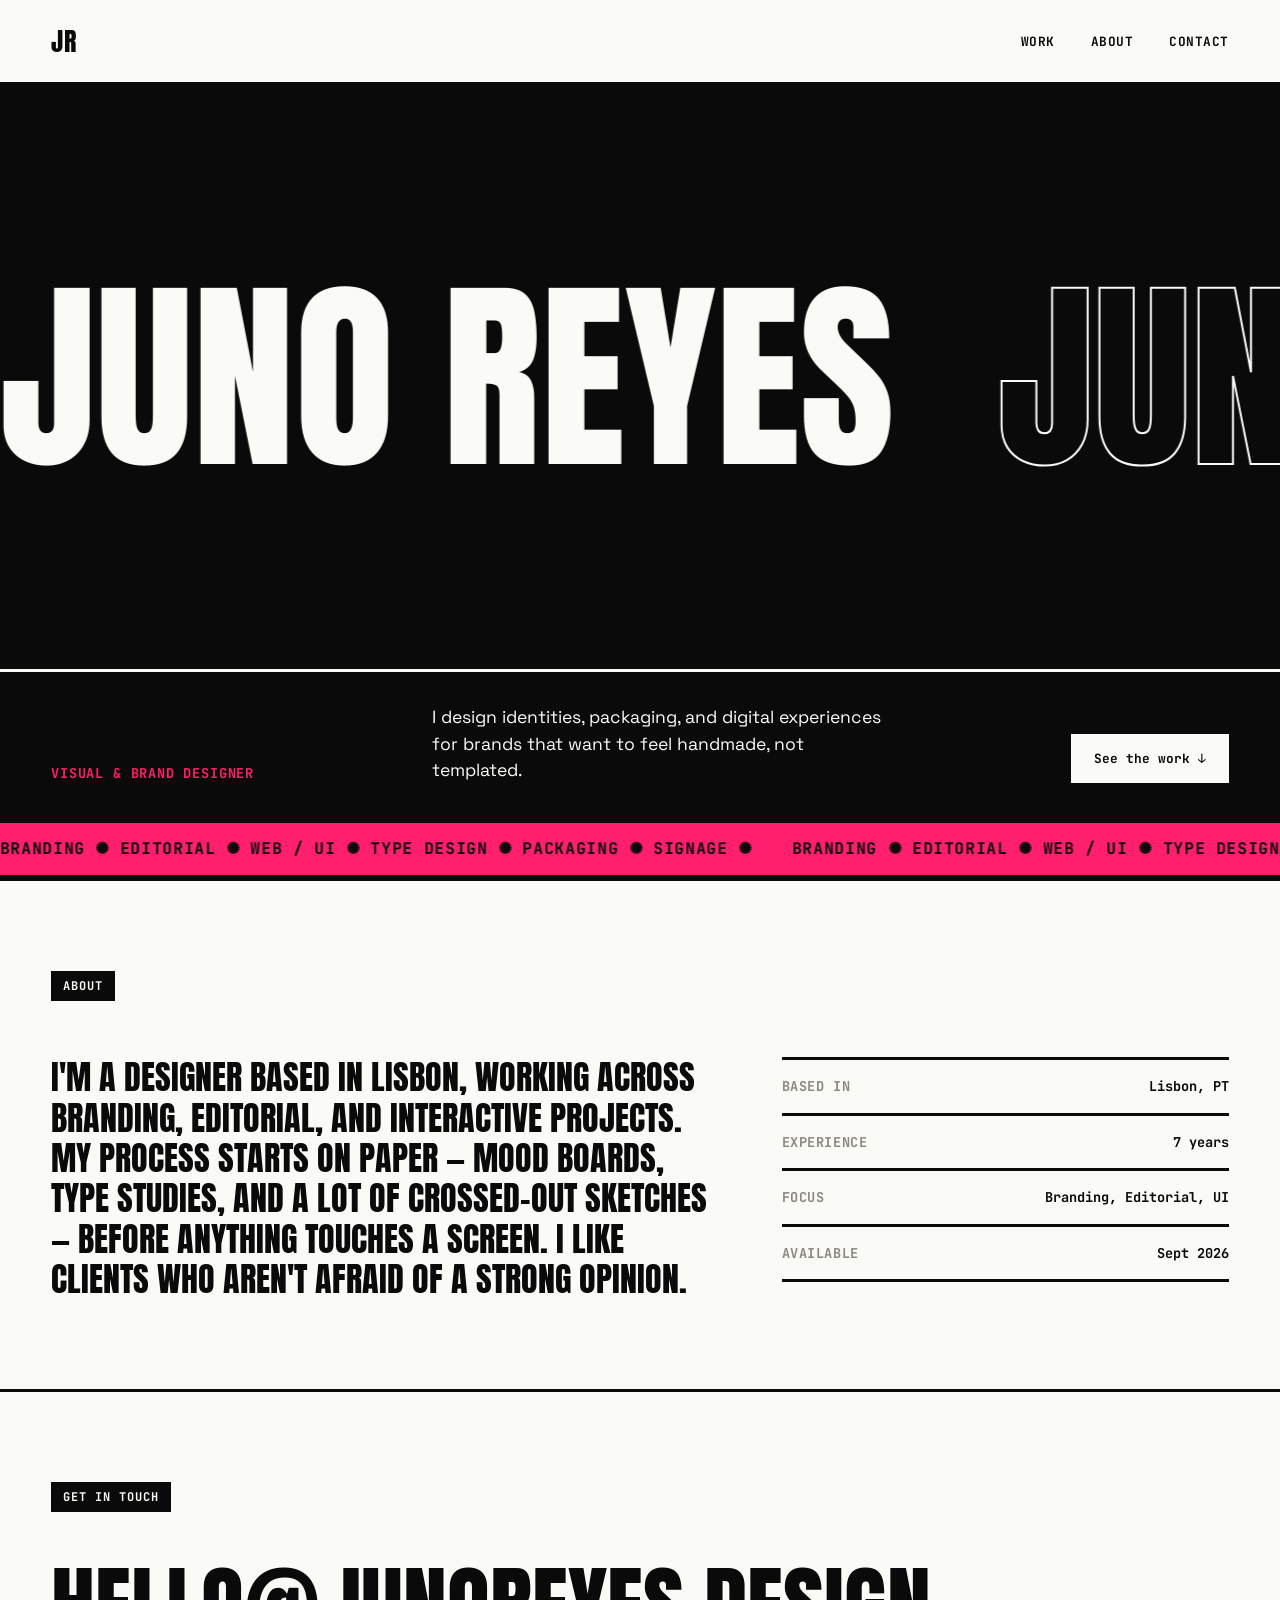
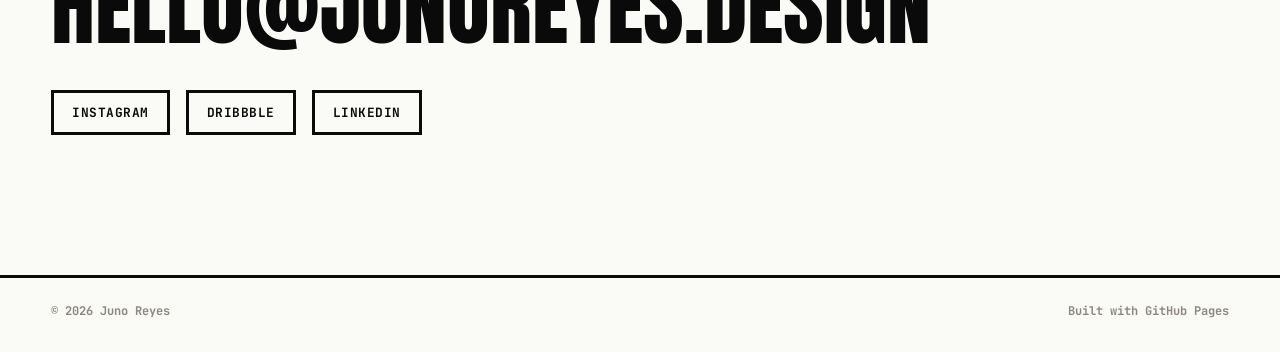
==== index.html @ 96dde59c "Add files via upload" ====
<!doctype html>
<html lang="en">
<head>
<meta charset="UTF-8">
<meta name="viewport" content="width=device-width, initial-scale=1.0">
<title>Portfolio</title>
<meta name="description" content="Design & creative portfolio">

<!-- Fonts: Anton (display), Space Grotesk (body), JetBrains Mono (labels) -->
<link rel="preconnect" href="https://fonts.googleapis.com">
<link rel="preconnect" href="https://fonts.gstatic.com" crossorigin>
<link href="https://fonts.googleapis.com/css2?family=Anton&family=Space+Grotesk:wght@400;500;600;700&family=JetBrains+Mono:wght@400;500;700&display=swap" rel="stylesheet">

<link rel="stylesheet" href="style.css">
</head>
<body>

<header class="nav" id="nav">
  <a href="#top" class="nav__mark">JR</a>
  <nav class="nav__links">
    <a href="work.html">Work</a>
    <a href="index.html#about">About</a>
    <a href="index.html#contact">Contact</a>
  </nav>
  <button class="nav__toggle" id="navToggle" aria-label="Open menu" aria-expanded="false">
    <span></span><span></span>
  </button>
</header>

<main>

  <!-- HERO -->
  <section class="hero" id="top">
    <div class="hero__marquee" aria-hidden="true">
      <div class="hero__marquee-track" id="heroMarqueeTrack"></div>
    </div>
    <div class="hero__foot">
      <p class="hero__role" id="heroRole"></p>
      <p class="hero__tagline" id="heroTagline"></p>
      <a href="work.html" class="hero__scroll">See the work ↓</a>
    </div>
  </section>

  <!-- TICKER -->
  <div class="ticker" aria-hidden="true">
    <div class="ticker__track" id="tickerTrack"></div>
  </div>

  <!-- ABOUT -->
  <section class="about" id="about">
    <div class="section-head">
      <span class="section-label">About</span>
    </div>
    <div class="about__body">
      <p class="about__lead" id="aboutText"></p>
      <ul class="about__facts" id="aboutFacts"></ul>
    </div>
  </section>

  <!-- CONTACT -->
  <section class="contact" id="contact">
    <div class="section-head">
      <span class="section-label">Get In Touch</span>
    </div>
    <a class="contact__email" id="contactEmail" href="#"></a>
    <div class="contact__social" id="contactSocial"></div>
  </section>

</main>

<footer class="footer">
  <span id="footerName"></span>
  <span>Built with GitHub Pages</span>
</footer>

<script src="script.js"></script>
</body>
</html>
---- style.css ----
/* ============================================================
   DESIGN TOKENS — change these to re-theme the whole site
   ============================================================ */
:root {
  --paper: #FAFAF7;
  --ink: #0A0A0A;
  --ink-soft: #4A4A47;
  --accent: #FF1F6D;
  --stone: #8C887F;
  --line: rgba(10, 10, 10, 0.14);

  --font-display: 'Anton', sans-serif;
  --font-body: 'Space Grotesk', sans-serif;
  --font-mono: 'JetBrains Mono', monospace;

  --max-w: 1280px;
  --pad: clamp(20px, 4vw, 64px);
}

* { box-sizing: border-box; }

html { scroll-behavior: smooth; }

body {
  margin: 0;
  background: var(--paper);
  color: var(--ink);
  font-family: var(--font-body);
  font-size: 16px;
  line-height: 1.5;
  -webkit-font-smoothing: antialiased;
}

a { color: inherit; }
img { max-width: 100%; display: block; }
::selection { background: var(--accent); color: var(--paper); }

:focus-visible {
  outline: 3px solid var(--accent);
  outline-offset: 3px;
}

@media (prefers-reduced-motion: reduce) {
  *, *::before, *::after { animation-duration: 0.001ms !important; transition-duration: 0.001ms !important; }
  html { scroll-behavior: auto; }
  .hero__marquee-track, .ticker__track { animation: none !important; }
}

/* ============================================================
   NAV
   ============================================================ */
.nav {
  position: sticky;
  top: 0;
  z-index: 40;
  display: flex;
  align-items: center;
  justify-content: space-between;
  padding: 22px var(--pad);
  background: var(--paper);
  border-bottom: 3px solid var(--ink);
}

.nav__mark {
  font-family: var(--font-display);
  font-size: 1.6rem;
  letter-spacing: 0.02em;
  text-decoration: none;
}

.nav__links {
  display: flex;
  gap: 36px;
  font-family: var(--font-mono);
  font-weight: 700;
  font-size: 0.8rem;
  letter-spacing: 0.04em;
  text-transform: uppercase;
}

.nav__links a { text-decoration: none; position: relative; }
.nav__links a::after {
  content: '';
  position: absolute;
  left: 0; right: 0; bottom: -4px;
  height: 3px;
  background: var(--accent);
  transform: scaleX(0);
  transform-origin: left;
  transition: transform 0.25s ease;
}
.nav__links a:hover::after { transform: scaleX(1); }

.nav__toggle {
  display: none;
  flex-direction: column;
  gap: 5px;
  background: none;
  border: none;
  cursor: pointer;
  padding: 8px;
}
.nav__toggle span { width: 24px; height: 3px; background: var(--ink); }

/* ============================================================
   HERO — inverted, marquee name
   ============================================================ */
.hero {
  background: var(--ink);
  color: var(--paper);
  min-height: 82vh;
  display: flex;
  flex-direction: column;
  justify-content: space-between;
  overflow: hidden;
}

.hero__marquee {
  flex: 1;
  display: flex;
  align-items: center;
  overflow: hidden;
  border-bottom: 3px solid var(--paper);
}

.hero__marquee-track {
  display: flex;
  white-space: nowrap;
  animation: marquee 22s linear infinite;
  will-change: transform;
}

.hero__marquee-track span {
  font-family: var(--font-display);
  font-size: clamp(4rem, 16vw, 13rem);
  line-height: 1;
  padding-right: 0.5em;
  text-transform: uppercase;
}

.hero__marquee-track span:nth-child(even) {
  -webkit-text-stroke: 2px var(--paper);
  color: var(--ink);
}

@keyframes marquee {
  from { transform: translateX(0); }
  to { transform: translateX(-50%); }
}

.hero__foot {
  padding: 32px var(--pad) 40px;
  display: flex;
  flex-wrap: wrap;
  align-items: flex-end;
  justify-content: space-between;
  gap: 20px;
}

.hero__role {
  font-family: var(--font-mono);
  font-weight: 700;
  font-size: 0.85rem;
  text-transform: uppercase;
  letter-spacing: 0.06em;
  color: var(--accent);
  margin: 0;
}

.hero__tagline {
  max-width: 460px;
  font-size: 1.1rem;
  margin: 0;
  color: var(--paper);
}

.hero__scroll {
  font-family: var(--font-mono);
  font-weight: 700;
  font-size: 0.8rem;
  text-decoration: none;
  color: var(--ink);
  background: var(--paper);
  padding: 12px 20px;
  border: 3px solid var(--paper);
  transition: background 0.2s ease, color 0.2s ease;
  white-space: nowrap;
}
.hero__scroll:hover { background: var(--accent); color: var(--ink); border-color: var(--accent); }

/* ============================================================
   TICKER
   ============================================================ */
.ticker {
  background: var(--accent);
  overflow: hidden;
  border-bottom: 3px solid var(--ink);
  padding: 14px 0;
}

.ticker__track {
  display: flex;
  white-space: nowrap;
  animation: ticker 16s linear infinite;
  will-change: transform;
}

.ticker__track span {
  font-family: var(--font-mono);
  font-weight: 700;
  font-size: 1rem;
  text-transform: uppercase;
  letter-spacing: 0.04em;
  padding-right: 2.5em;
  color: var(--ink);
}

@keyframes ticker {
  from { transform: translateX(0); }
  to { transform: translateX(-50%); }
}

/* ============================================================
   SECTION HEAD (shared)
   ============================================================ */
.section-head {
  max-width: var(--max-w);
  margin: 0 auto;
  padding: 0 var(--pad);
}

.section-label {
  display: inline-block;
  font-family: var(--font-mono);
  font-weight: 700;
  font-size: 0.75rem;
  text-transform: uppercase;
  letter-spacing: 0.08em;
  color: var(--paper);
  background: var(--ink);
  padding: 6px 12px;
  margin-bottom: 20px;
}

.section-head h2 {
  font-family: var(--font-display);
  font-weight: 400;
  font-size: clamp(2.4rem, 7vw, 5rem);
  line-height: 0.95;
  text-transform: uppercase;
  margin: 0 0 8px;
}

/* ============================================================
   WORK PAGE HEADER (work.html)
   ============================================================ */
.work-header {
  padding: 60px 0 40px;
  border-bottom: 3px solid var(--ink);
}

.work-header .section-sub {
  font-family: var(--font-mono);
  font-weight: 700;
  font-size: 0.85rem;
  text-transform: uppercase;
  letter-spacing: 0.03em;
  color: var(--stone);
  margin: 12px 0 0;
}

/* ============================================================
   WORK — stacked full-width blocks
   ============================================================ */
.work { padding: 90px 0 110px; }

.stack {
  max-width: var(--max-w);
  margin: 50px auto 0;
  padding: 0 var(--pad);
  display: flex;
  flex-direction: column;
}

.project {
  display: grid;
  grid-template-columns: 0.9fr 1.4fr;
  gap: 40px;
  align-items: center;
  padding: 48px 0;
  border-top: 3px solid var(--ink);
  cursor: pointer;
}

.stack .project:last-child { border-bottom: 3px solid var(--ink); }

.project__meta { display: flex; flex-direction: column; gap: 14px; }

.project__index {
  font-family: var(--font-display);
  font-size: clamp(2.5rem, 5vw, 4rem);
  line-height: 1;
  color: var(--line);
  -webkit-text-stroke: 2px var(--ink);
  color: transparent;
}

.project__title {
  font-family: var(--font-display);
  font-size: clamp(1.6rem, 3.4vw, 2.6rem);
  text-transform: uppercase;
  line-height: 1;
  margin: 0;
}

.project__tag {
  font-family: var(--font-mono);
  font-weight: 700;
  font-size: 0.78rem;
  text-transform: uppercase;
  letter-spacing: 0.04em;
  color: var(--stone);
}

.project__frame {
  position: relative;
  aspect-ratio: 16 / 10;
  overflow: hidden;
  background: var(--ink);
}

.project__frame img {
  width: 100%;
  height: 100%;
  object-fit: cover;
  transition: transform 0.5s cubic-bezier(.2,.8,.2,1), filter 0.4s ease;
  filter: saturate(0.85);
}

.project:hover .project__frame img {
  transform: scale(1.045);
  filter: saturate(1.05);
}

.project:hover .project__index { color: var(--accent); -webkit-text-stroke: 0; }

@media (max-width: 820px) {
  .project { grid-template-columns: 1fr; gap: 20px; }
}

/* ============================================================
   ABOUT
   ============================================================ */
.about { padding: 90px 0; border-top: 3px solid var(--ink); }

.about__body {
  max-width: var(--max-w);
  margin: 36px auto 0;
  padding: 0 var(--pad);
  display: grid;
  grid-template-columns: 1.5fr 1fr;
  gap: 60px;
}

.about__lead {
  font-family: var(--font-display);
  font-weight: 400;
  text-transform: uppercase;
  font-size: clamp(1.5rem, 3vw, 2.1rem);
  line-height: 1.2;
  margin: 0;
}

.about__facts {
  list-style: none;
  margin: 0;
  padding: 0;
  border-top: 3px solid var(--ink);
}

.about__facts li {
  display: flex;
  justify-content: space-between;
  padding: 16px 0;
  border-bottom: 3px solid var(--ink);
  font-family: var(--font-mono);
  font-weight: 700;
  font-size: 0.85rem;
}

.about__facts li span:first-child { color: var(--stone); text-transform: uppercase; letter-spacing: 0.04em; }

@media (max-width: 760px) {
  .about__body { grid-template-columns: 1fr; gap: 32px; }
}

/* ============================================================
   CONTACT
   ============================================================ */
.contact { padding: 90px 0 140px; border-top: 3px solid var(--ink); }

.contact__email {
  display: block;
  margin: 30px var(--pad) 0;
  font-family: var(--font-display);
  text-transform: uppercase;
  font-size: clamp(2rem, 8vw, 5.5rem);
  line-height: 1;
  text-decoration: none;
  word-break: break-word;
  transition: color 0.2s ease;
}
.contact__email:hover { color: var(--accent); }

.contact__social {
  margin: 40px var(--pad) 0;
  display: flex;
  gap: 16px;
  flex-wrap: wrap;
}

.contact__social a {
  font-family: var(--font-mono);
  font-weight: 700;
  font-size: 0.8rem;
  text-transform: uppercase;
  letter-spacing: 0.04em;
  text-decoration: none;
  border: 3px solid var(--ink);
  padding: 10px 18px;
  transition: background 0.2s ease, color 0.2s ease;
}
.contact__social a:hover { background: var(--ink); color: var(--paper); }

/* ============================================================
   FOOTER
   ============================================================ */
.footer {
  display: flex;
  justify-content: space-between;
  padding: 24px var(--pad) 32px;
  font-family: var(--font-mono);
  font-weight: 700;
  font-size: 0.75rem;
  color: var(--stone);
  border-top: 3px solid var(--ink);
}

/* ============================================================
   MODAL
   ============================================================ */
.modal {
  position: fixed;
  inset: 0;
  z-index: 100;
  background: rgba(10, 10, 10, 0.82);
  display: flex;
  align-items: center;
  justify-content: center;
  padding: var(--pad);
}

.modal[hidden] { display: none; }

.modal__panel {
  position: relative;
  background: var(--paper);
  max-width: 900px;
  width: 100%;
  max-height: 86vh;
  overflow-y: auto;
  display: grid;
  grid-template-columns: 1.1fr 1fr;
  border: 3px solid var(--ink);
}

.modal__image { width: 100%; height: 100%; object-fit: cover; }
.modal__body { padding: 40px; }

.modal__category {
  font-family: var(--font-mono);
  font-weight: 700;
  font-size: 0.75rem;
  text-transform: uppercase;
  color: var(--accent);
}

.modal__body h3 {
  font-family: var(--font-display);
  text-transform: uppercase;
  font-size: 2rem;
  line-height: 1;
  margin: 12px 0 16px;
}

.modal__body p { color: var(--ink-soft); line-height: 1.6; }

.modal__body a {
  display: inline-block;
  margin-top: 16px;
  font-family: var(--font-mono);
  font-weight: 700;
  font-size: 0.85rem;
  text-decoration: none;
  border-bottom: 3px solid var(--ink);
}

.modal__close {
  position: absolute;
  top: 16px; right: 16px;
  width: 38px; height: 38px;
  background: var(--ink);
  color: var(--paper);
  border: none;
  font-size: 1.4rem;
  line-height: 1;
  cursor: pointer;
  z-index: 5;
}

@media (max-width: 700px) {
  .modal__panel { grid-template-columns: 1fr; }
}

/* ============================================================
   CASE STUDY TEMPLATE PAGE (project-template.html + copies)
   ============================================================ */
.case-header {
  max-width: var(--max-w);
  margin: 0 auto;
  padding: 60px var(--pad) 40px;
  border-bottom: 3px solid var(--ink);
}

.case-back {
  display: inline-block;
  font-family: var(--font-mono);
  font-weight: 700;
  font-size: 0.8rem;
  text-transform: uppercase;
  letter-spacing: 0.03em;
  text-decoration: none;
  border-bottom: 2px solid var(--ink);
  margin-bottom: 28px;
  transition: color 0.2s ease, border-color 0.2s ease;
}
.case-back:hover { color: var(--accent); border-color: var(--accent); }

.case-title {
  font-family: var(--font-display);
  font-weight: 400;
  text-transform: uppercase;
  font-size: clamp(2.4rem, 8vw, 5.5rem);
  line-height: 0.95;
  margin: 16px 0 12px;
}

.case-sub {
  max-width: 640px;
  font-size: 1.1rem;
  color: var(--ink-soft);
  margin: 0;
}

.case-hero img {
  width: 100%;
  max-width: var(--max-w);
  margin: 0 auto;
  aspect-ratio: 16 / 9;
  object-fit: cover;
  display: block;
}

.case-body {
  max-width: var(--max-w);
  margin: 0 auto;
  padding: 56px var(--pad);
  display: grid;
  grid-template-columns: 0.9fr 1.6fr;
  gap: 56px;
  border-bottom: 3px solid var(--ink);
}

.case-details {
  list-style: none;
  margin: 0;
  padding: 0;
  border-top: 3px solid var(--ink);
  height: fit-content;
}

.case-details li {
  display: flex;
  justify-content: space-between;
  padding: 16px 0;
  border-bottom: 3px solid var(--ink);
  font-family: var(--font-mono);
  font-weight: 700;
  font-size: 0.85rem;
}

.case-details li span:first-child { color: var(--stone); text-transform: uppercase; letter-spacing: 0.04em; }

.case-text p {
  font-size: 1.1rem;
  line-height: 1.7;
  color: var(--ink-soft);
  margin: 0 0 24px;
}
.case-text p:last-child { margin-bottom: 0; }

.case-gallery {
  max-width: var(--max-w);
  margin: 0 auto;
  padding: 56px var(--pad);
  display: grid;
  grid-template-columns: repeat(2, 1fr);
  gap: 24px;
  border-bottom: 3px solid var(--ink);
}

.case-gallery img {
  width: 100%;
  aspect-ratio: 4 / 3;
  object-fit: cover;
}

.case-next {
  padding: 56px var(--pad) 90px;
  display: flex;
  justify-content: center;
}
.case-next .hero__scroll {
  color: var(--ink);
  border-color: var(--ink);
  background: transparent;
}
.case-next .hero__scroll:hover { background: var(--accent); border-color: var(--accent); color: var(--ink); }

@media (max-width: 820px) {
  .case-body { grid-template-columns: 1fr; gap: 28px; }
  .case-gallery { grid-template-columns: 1fr; }
}

/* ============================================================
   MOBILE NAV
   ============================================================ */
@media (max-width: 640px) {
  .nav__toggle { display: flex; }
  .nav__links {
    position: absolute;
    top: 100%;
    left: 0; right: 0;
    background: var(--paper);
    flex-direction: column;
    gap: 0;
    max-height: 0;
    overflow: hidden;
    border-bottom: 3px solid var(--ink);
    transition: max-height 0.3s ease;
  }
  .nav__links.is-open { max-height: 240px; }
  .nav__links a { padding: 16px var(--pad); border-top: 1px solid var(--line); }
}
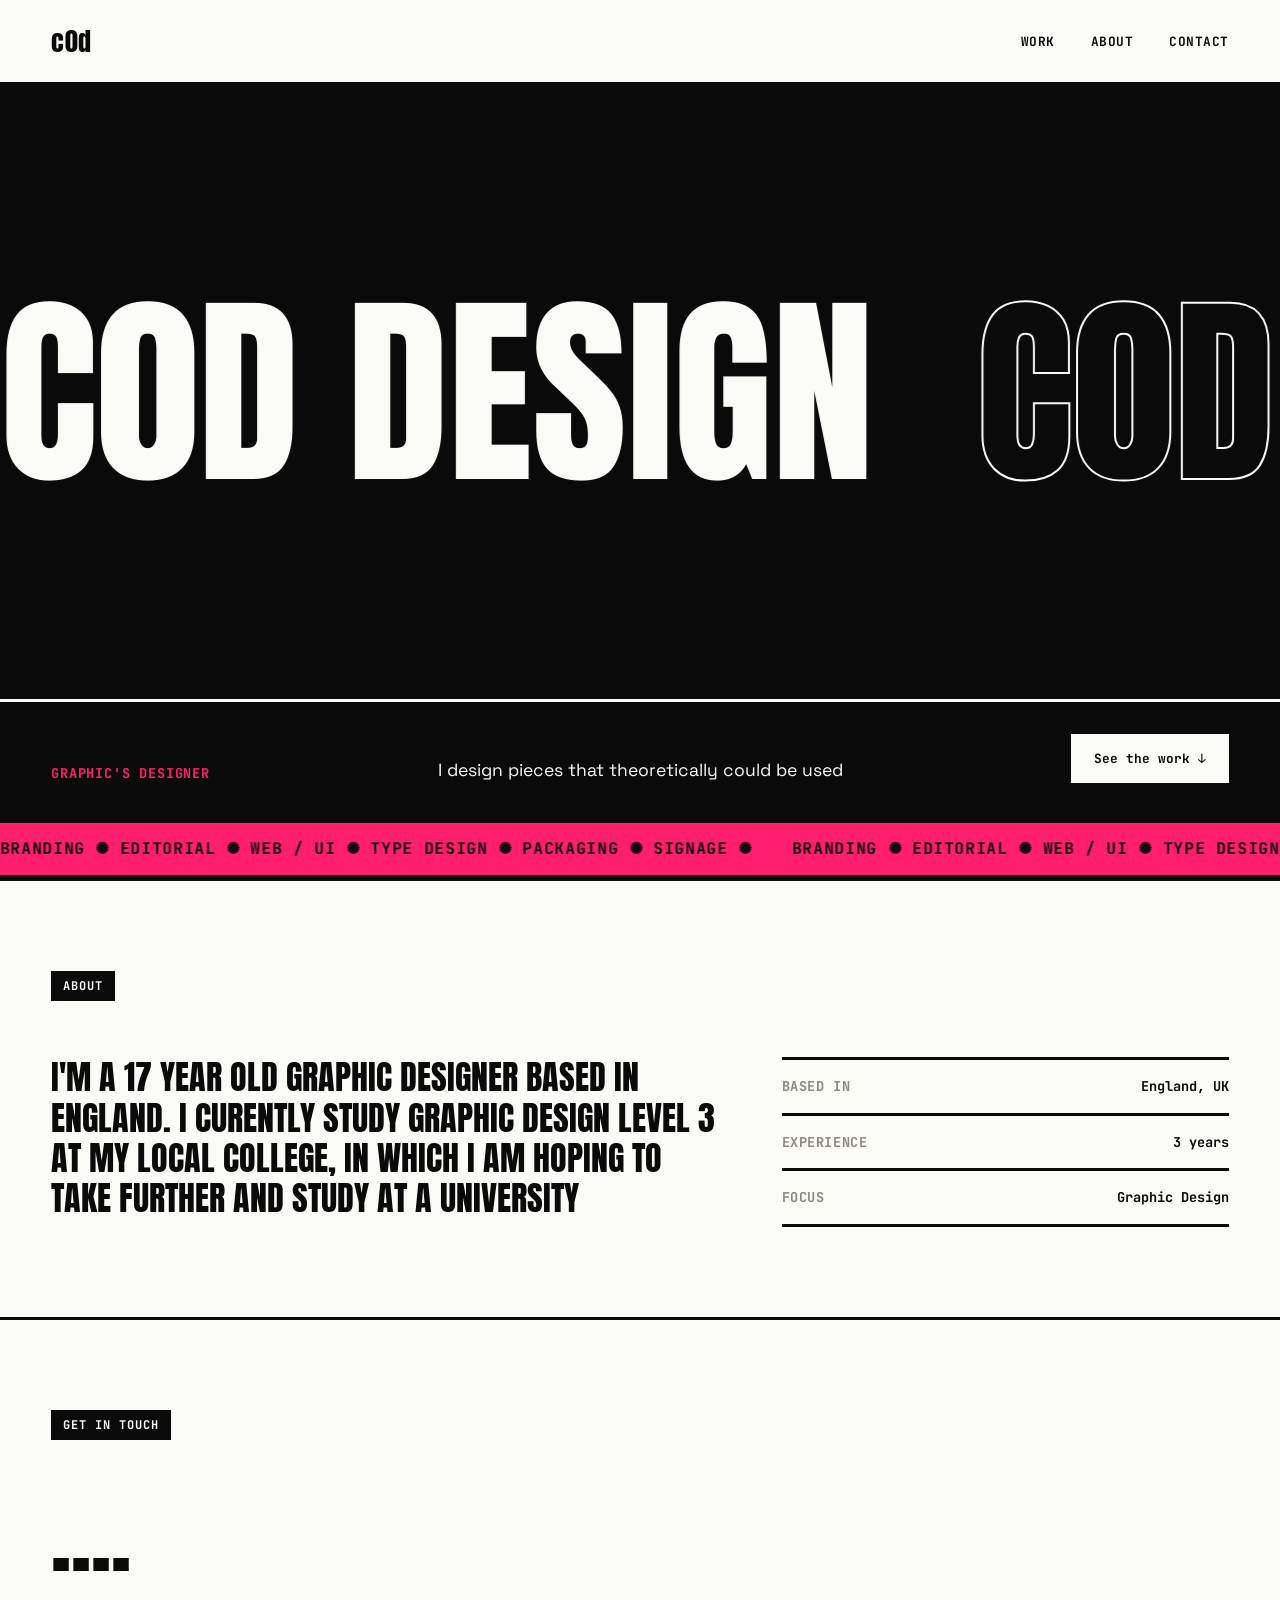
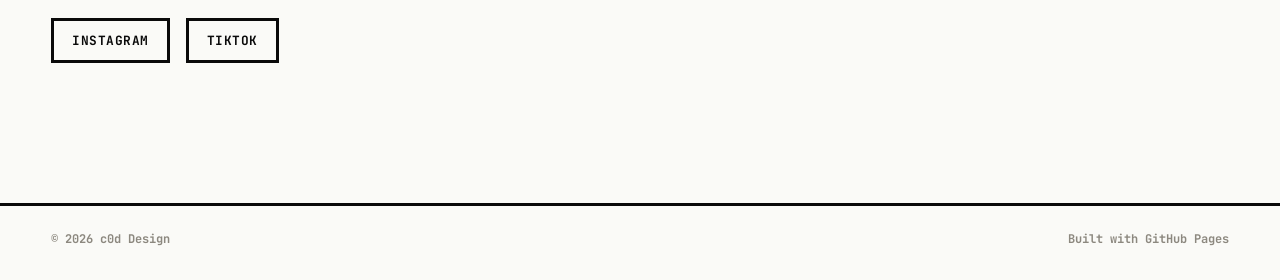
==== commit 508a187b: "Update index.html" ====
--- a/index.html
+++ b/index.html
@@ -16,7 +16,7 @@
 <body>
 
 <header class="nav" id="nav">
-  <a href="#top" class="nav__mark">JR</a>
+  <a href="#top" class="nav__mark">c0d</a>
   <nav class="nav__links">
     <a href="work.html">Work</a>
     <a href="index.html#about">About</a>
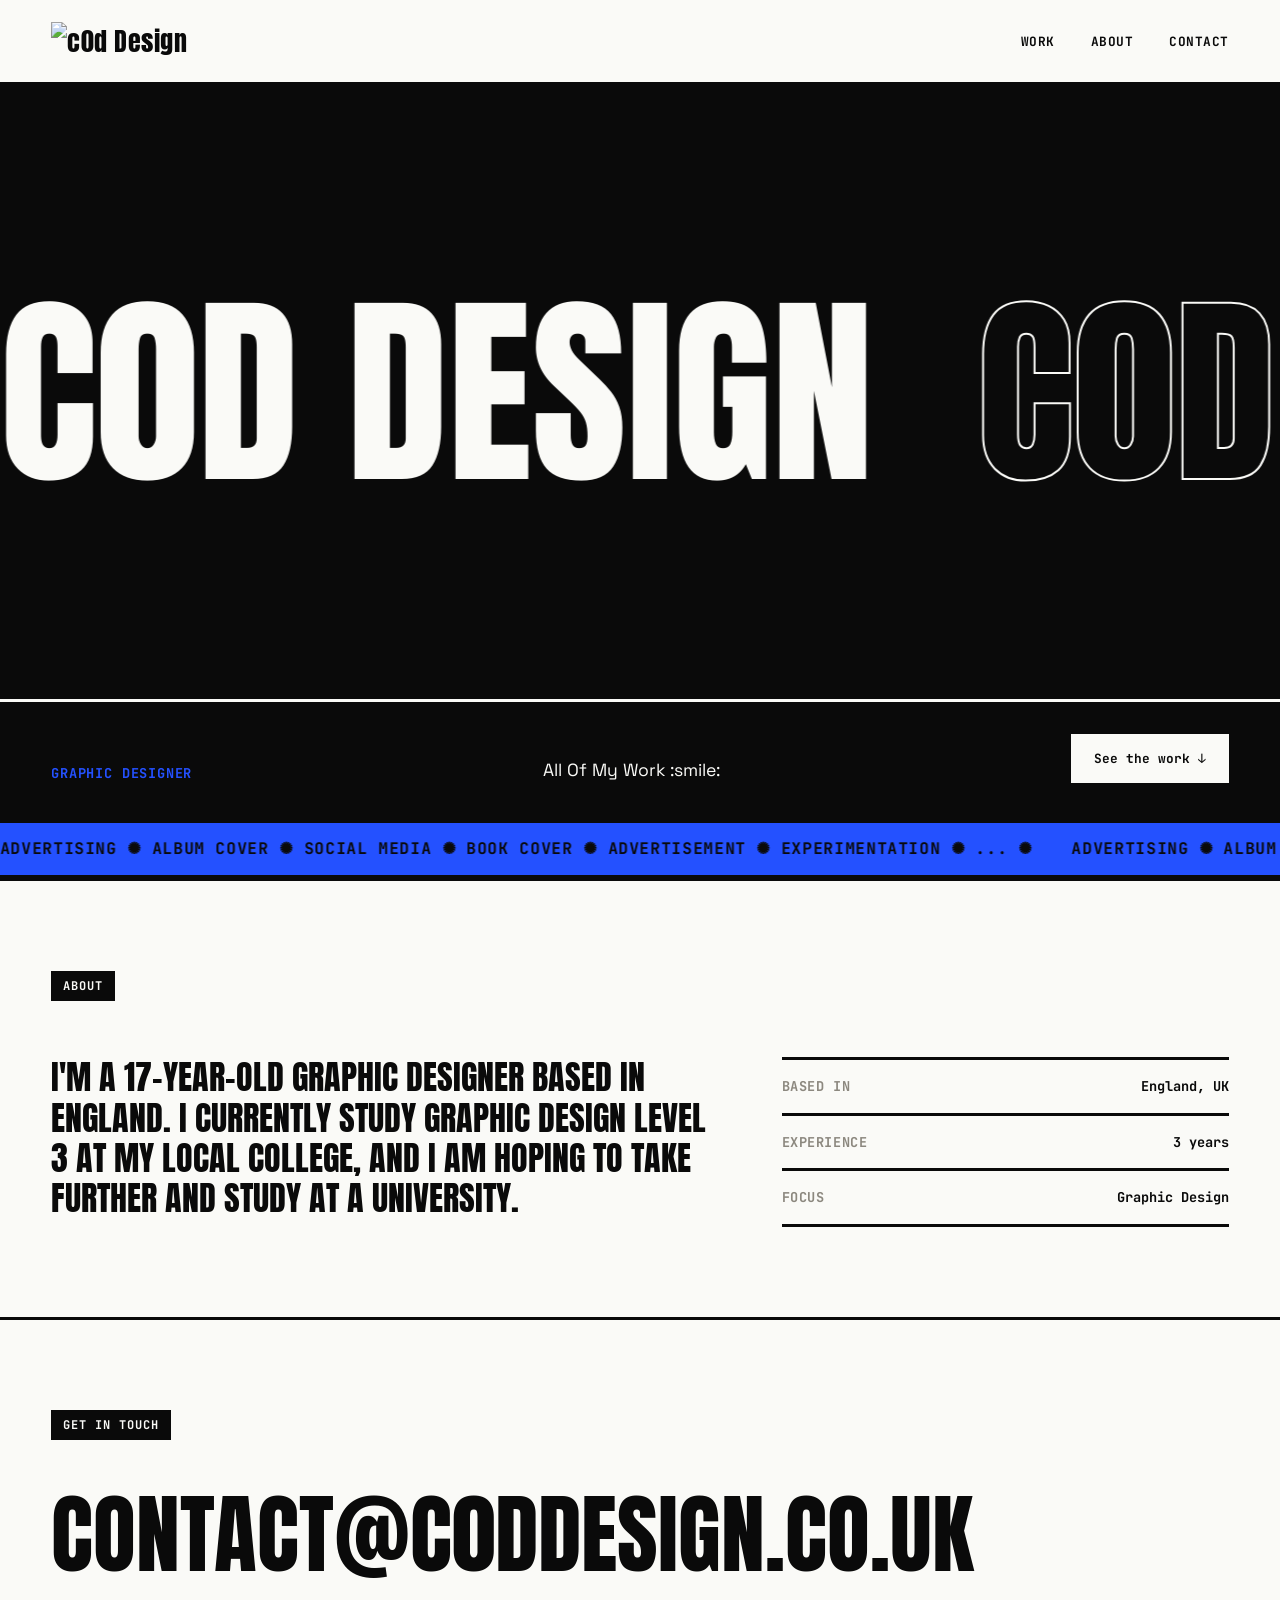
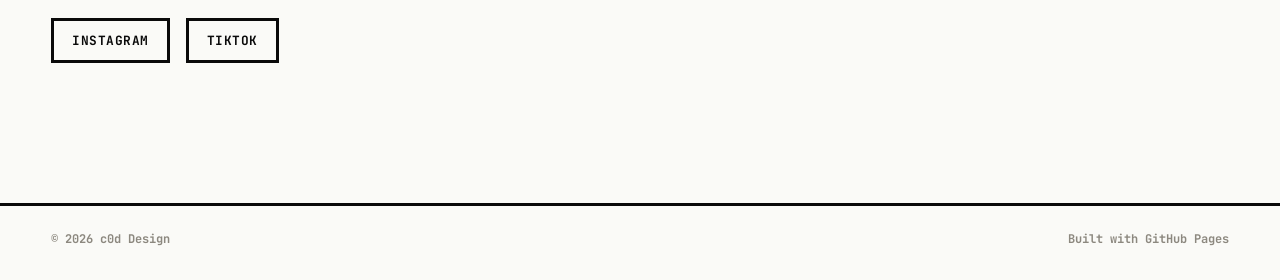
==== commit 60c8e580: "Update index.html" ====
--- a/index.html
+++ b/index.html
@@ -16,7 +16,9 @@
 <body>
 
 <header class="nav" id="nav">
-  <a href="#top" class="nav__mark">c0d</a>
+  <a href="#top" class="nav__mark">
+    <img src="image/logo/emblem1.png" alt="c0d Design" class="nav__logo">
+  </a>
   <nav class="nav__links">
     <a href="work.html">Work</a>
     <a href="index.html#about">About</a>
--- a/style.css
+++ b/style.css
@@ -5,7 +5,7 @@
   --paper: #FAFAF7;
   --ink: #0A0A0A;
   --ink-soft: #4A4A47;
-  --accent: #FF1F6D;
+  --accent: #2451FF;
   --stone: #8C887F;
   --line: rgba(10, 10, 10, 0.14);
 
@@ -563,12 +563,13 @@
 }
 
 .case-hero img {
-  width: 100%;
-  max-width: var(--max-w);
-  margin: 0 auto;
-  aspect-ratio: 16 / 9;
-  object-fit: cover;
-  display: block;
+ width: 100%;
+ max-width: var(--max-w);
+ margin: 0 auto;
+ aspect-ratio: 16 / 9;
+ object-fit: contain;
+ background: var(--paper);   /* fills the letterbox space */
+ display: block;
 }
 
 .case-body {
@@ -620,9 +621,10 @@
 }
 
 .case-gallery img {
-  width: 100%;
-  aspect-ratio: 4 / 3;
-  object-fit: cover;
+ width: 100%;
+ aspect-ratio: 4 / 3;
+ object-fit: contain;
+ background: var(--paper);   /* fills the letterbox space */
 }
 
 .case-next {
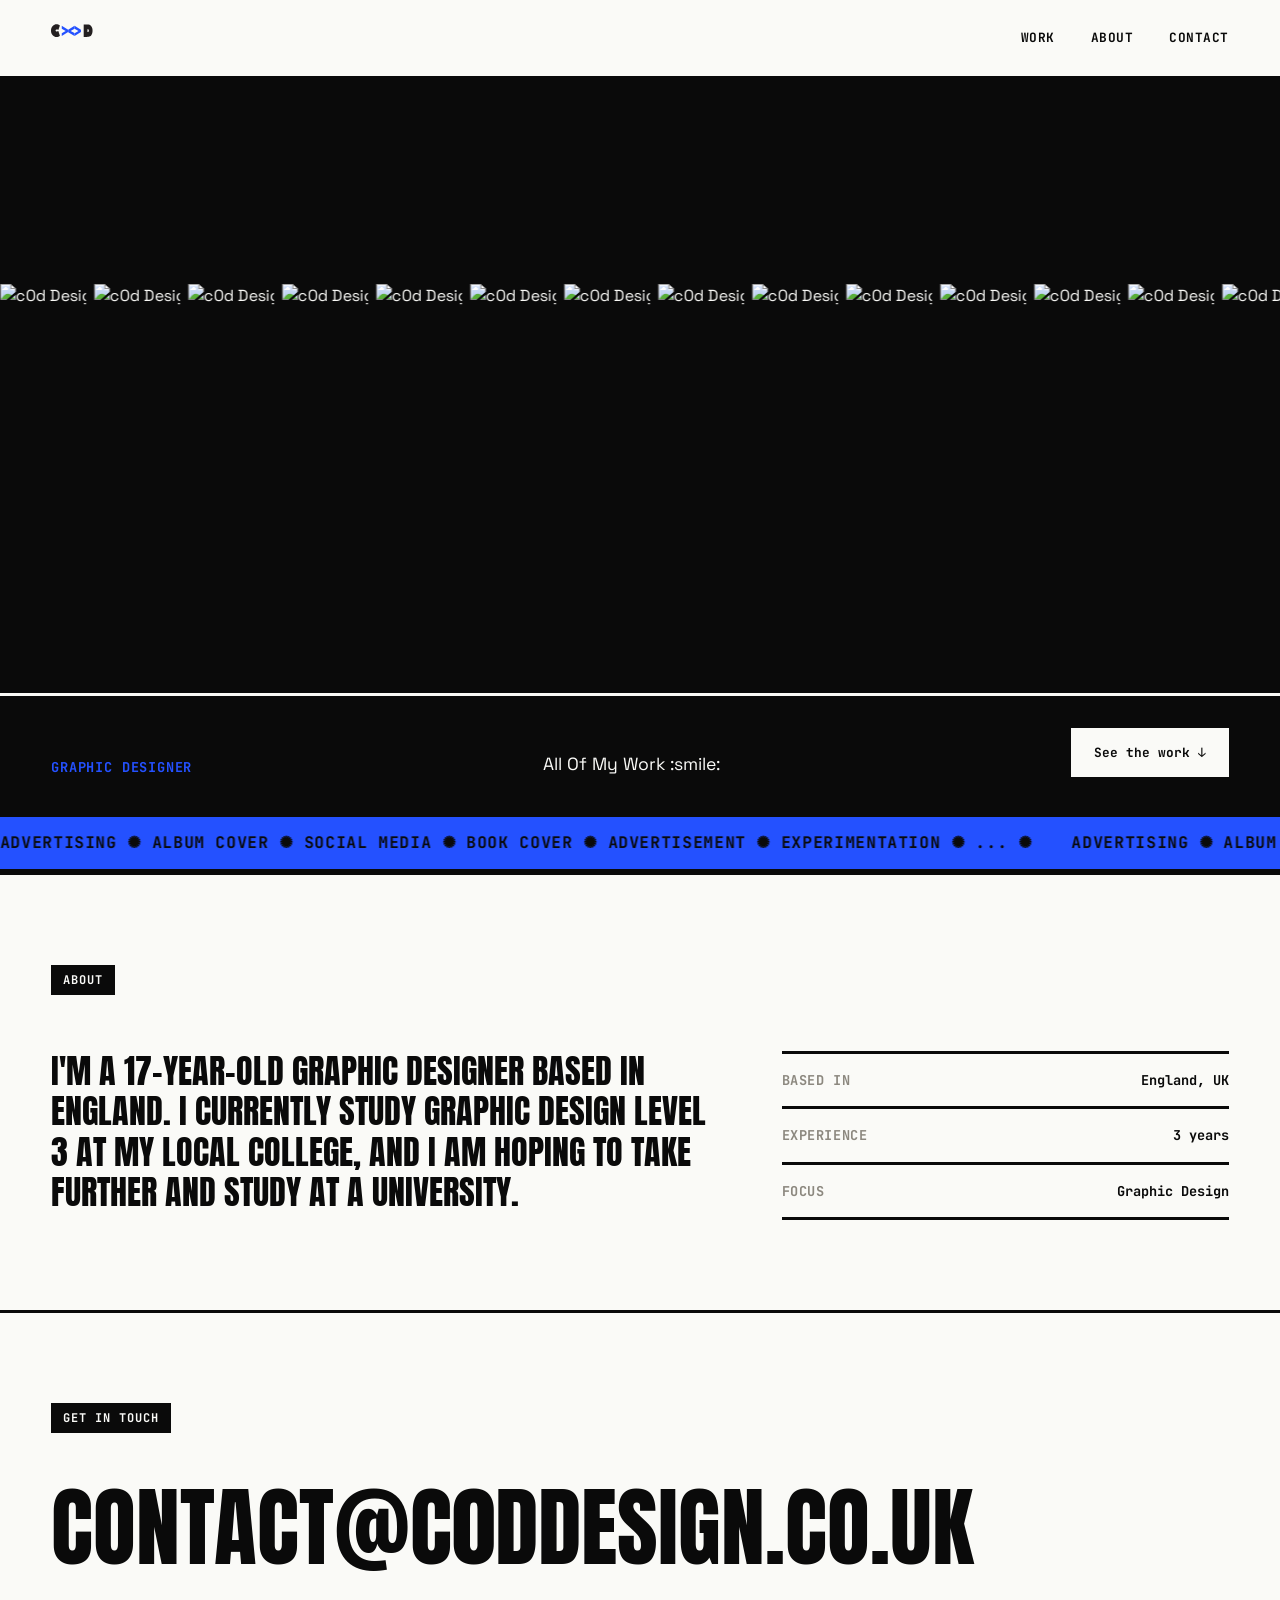
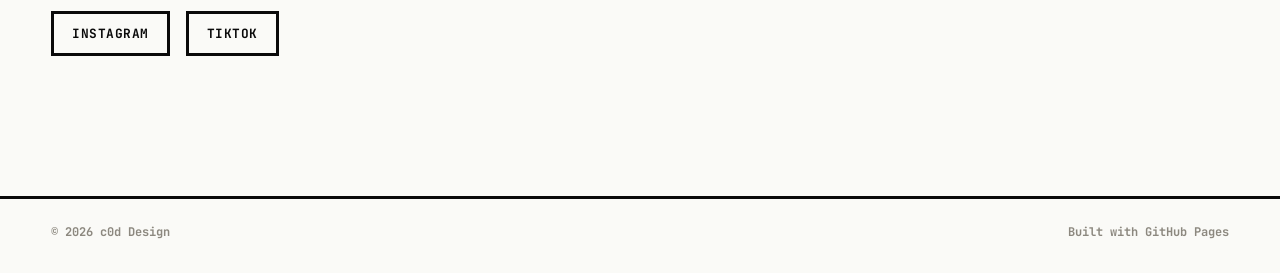
==== commit 7974cadd: "Update index.html" ====
--- a/index.html
+++ b/index.html
@@ -17,7 +17,7 @@
 
 <header class="nav" id="nav">
   <a href="#top" class="nav__mark">
-    <img src="image/logo/emblem1.png" alt="c0d Design" class="nav__logo">
+    <img src="image/logo/emblem1.svg" alt="c0d Design" class="nav__logo">
   </a>
   <nav class="nav__links">
     <a href="work.html">Work</a>
--- a/style.css
+++ b/style.css
@@ -66,6 +66,12 @@
   font-size: 1.6rem;
   letter-spacing: 0.02em;
   text-decoration: none;
+}
+
+.nav__logo {
+  height: 32px;   /* adjust to taste */
+  width: auto;
+  display: block;
 }
 
 .nav__links {
@@ -130,17 +136,11 @@
   will-change: transform;
 }
 
-.hero__marquee-track span {
-  font-family: var(--font-display);
-  font-size: clamp(4rem, 16vw, 13rem);
-  line-height: 1;
+.hero__marquee-track img.hero__marquee-logo {
+  height: clamp(4rem, 16vw, 13rem);
+  width: auto;
   padding-right: 0.5em;
-  text-transform: uppercase;
-}
-
-.hero__marquee-track span:nth-child(even) {
-  -webkit-text-stroke: 2px var(--paper);
-  color: var(--ink);
+  display: block;
 }
 
 @keyframes marquee {
@@ -664,3 +664,6 @@
   .nav__links.is-open { max-height: 240px; }
   .nav__links a { padding: 16px var(--pad); border-top: 1px solid var(--line); }
 }
+
+
+
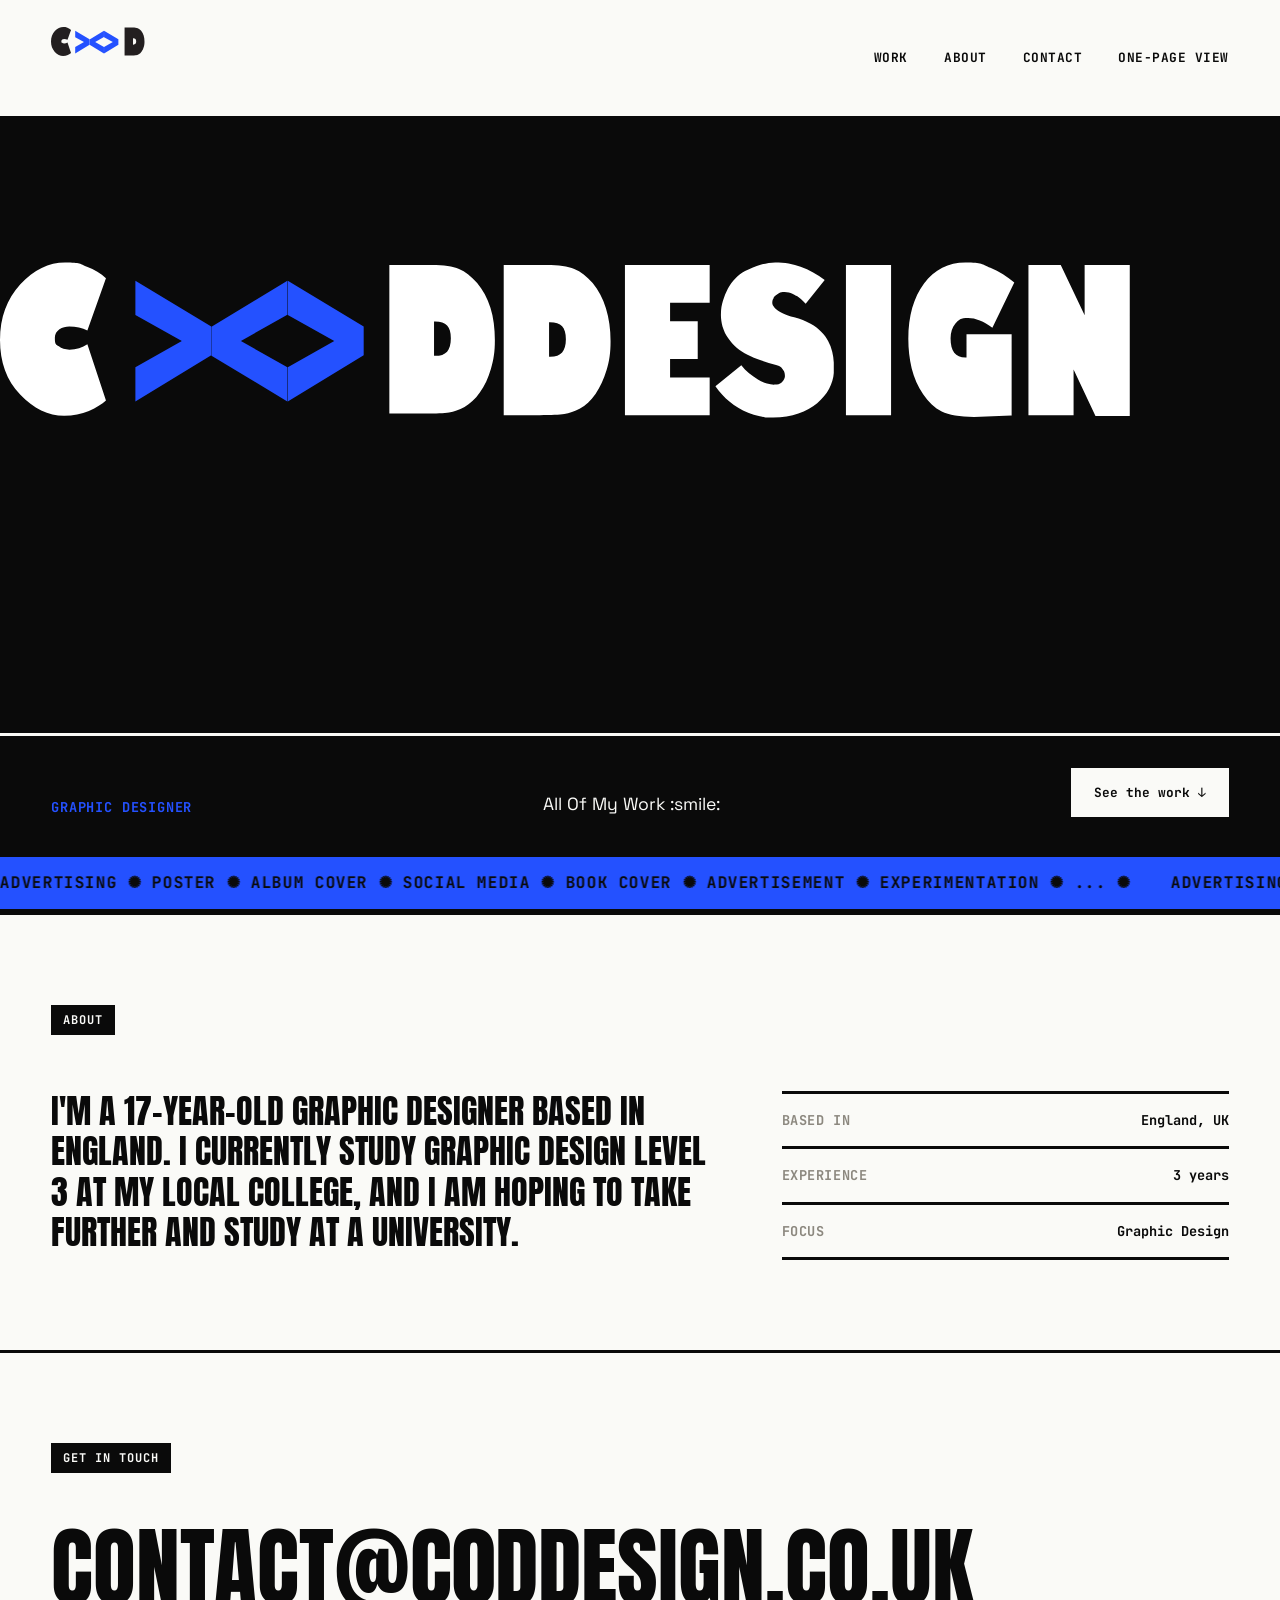
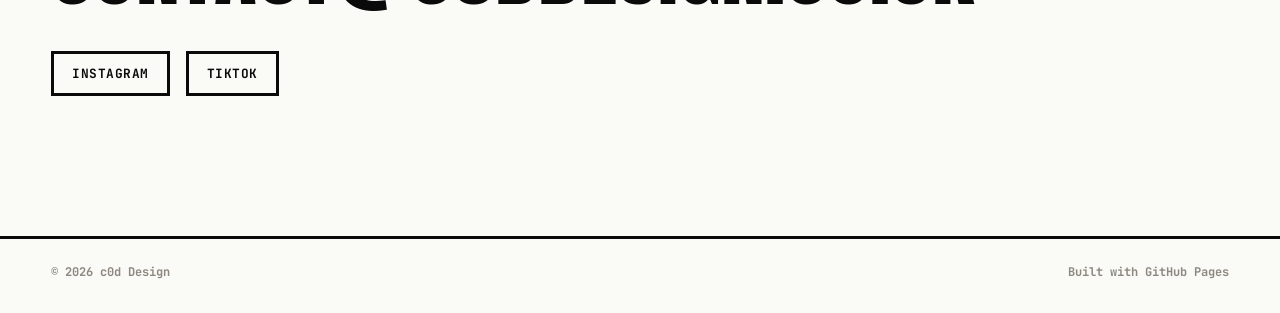
==== commit 0cb72d55: "Update index.html" ====
--- a/index.html
+++ b/index.html
@@ -23,6 +23,7 @@
     <a href="work.html">Work</a>
     <a href="index.html#about">About</a>
     <a href="index.html#contact">Contact</a>
+    <a href="onepage.html" class="nav__switch">One-page view</a>
   </nav>
   <button class="nav__toggle" id="navToggle" aria-label="Open menu" aria-expanded="false">
     <span></span><span></span>
--- a/style.css
+++ b/style.css
@@ -69,7 +69,7 @@
 }
 
 .nav__logo {
-  height: 32px;   /* adjust to taste */
+  height: 72px;   /* adjust to taste */
   width: auto;
   display: block;
 }
@@ -137,9 +137,9 @@
 }
 
 .hero__marquee-track img.hero__marquee-logo {
-  height: clamp(4rem, 16vw, 13rem);
+  height: clamp(8rem, 30vw, 24rem);
   width: auto;
-  padding-right: 0.5em;
+  padding-right: 0.35em;
   display: block;
 }
 
